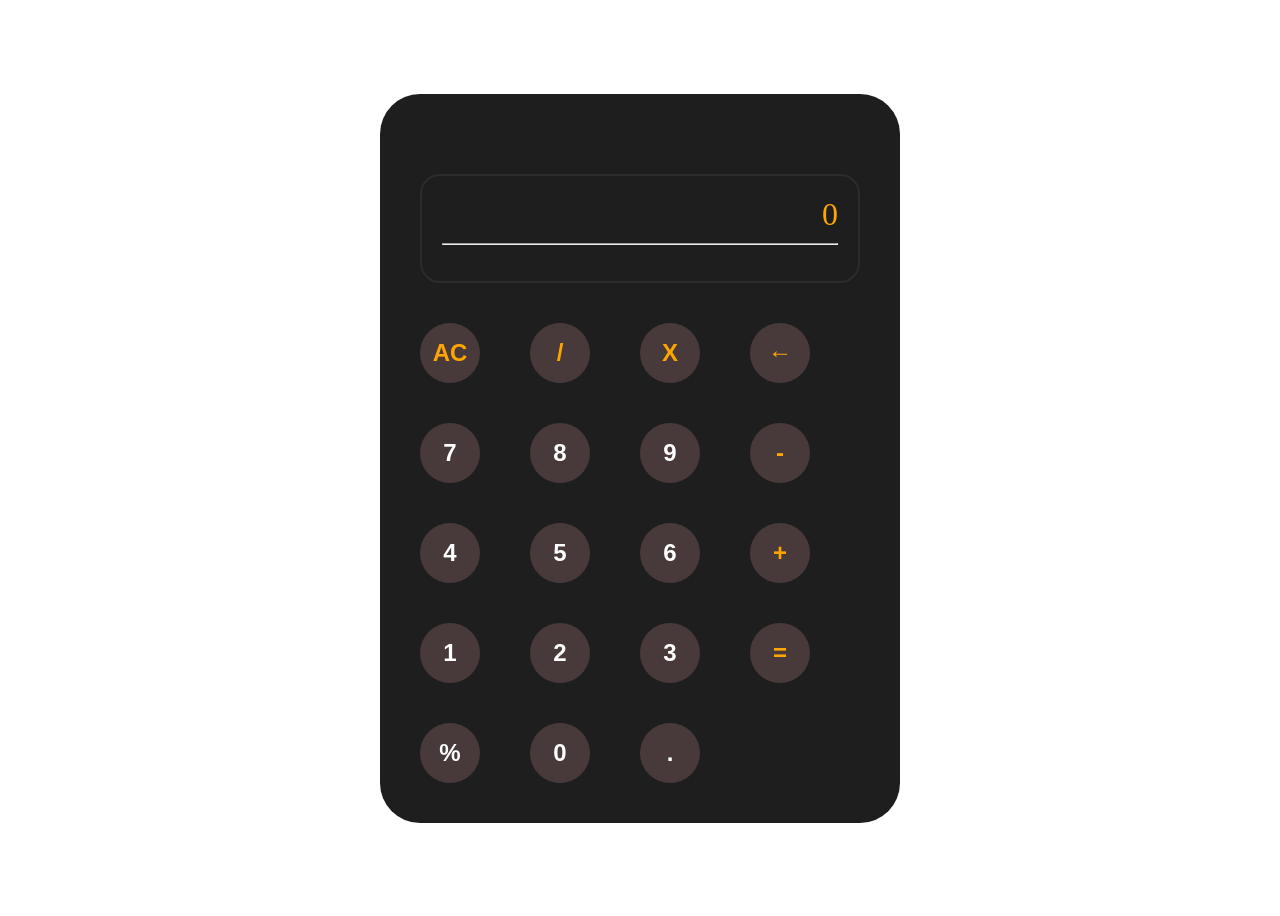
==== index.html @ 83396078 "Initial commit" ====
<!DOCTYPE html>
<html lang="en">
<head>
    <meta charset="UTF-8">
    <meta name="viewport" content="width=device-width, initial-scale=1.0">
    <link rel="stylesheet" href="styled.css">
    <title>Daily tasks</title>
</head>
<body>
    <div class="container">
        <div class="screen">
            <span>
                0
            </span>
            <hr>
        </div>
        <div class="buttons">
            <div class="calc-row">
                <button class="operators">AC</button>
                <button class="operators">/</button>
                <button class="operators">X</button>
                <button class="operators">&larr;</button><br>
            </div>

            <div class="calc-row">
                <button class="numbers">7</button>
                <button class="numbers">8</button>
                <button class="numbers">9</button>
                <button class="operators">-</button><br>
            </div>

            <div class="calc-row">
                <button class="numbers">4</button>
                <button class="numbers">5</button>
                <button class="numbers">6</button>
                <button class="operators">+</button><br>
            </div>

            <div class="calc-row">
                <button class="numbers">1</button>
                <button class="numbers">2</button>
                <button class="numbers">3</button>
                <button id="equals" class="operators">=</button>
                <br>
            </div>

            <div class="calc-row-triple">
                <button>%</button>
                <button class="numbers">0</button>
                <button class="point">.</button>
            </div>
        </div>
    </div>
    <script src="simpleCalc.js"></script>
</body>
</html>
---- styled.css ----
body{
    height: 100vh;
    display: flex;
    justify-content: center;
    align-items: center;
}

*{
    box-sizing: border-box;
}

.container{
    text-align: center;
    background-color: rgb(31, 30, 30);
    padding: 40px;
    border-radius: 40px;
}

.screen{
    margin-top: 40px;
    color: orange;
    text-align: right;
    font-size: xx-large;
    padding: 20px;
    border: 2px solid rgb(45, 43, 43);
    border-radius: 20px;
}

hr{
    margin-top: 10px;
}
.calc-row{
    display: flex;
    gap: 50px;
}

.calc-row-triple{
    display: flex;
    gap: 50px;
}

button{
    height: 60px;
    width: 60px;
    margin-top: 40px;
    padding: 10px;
    border-radius: 50%;
    color: white;
    font-size: x-large;
    font-weight: bolder;    
    border: none;
    background-color: #483a3a;
    transition: 0.15s;
}

button:hover{
    cursor: pointer;
    background-color: rgb(158, 151, 151);
    transform: scale(1.05);
}

.operators{
    color: orange;
}
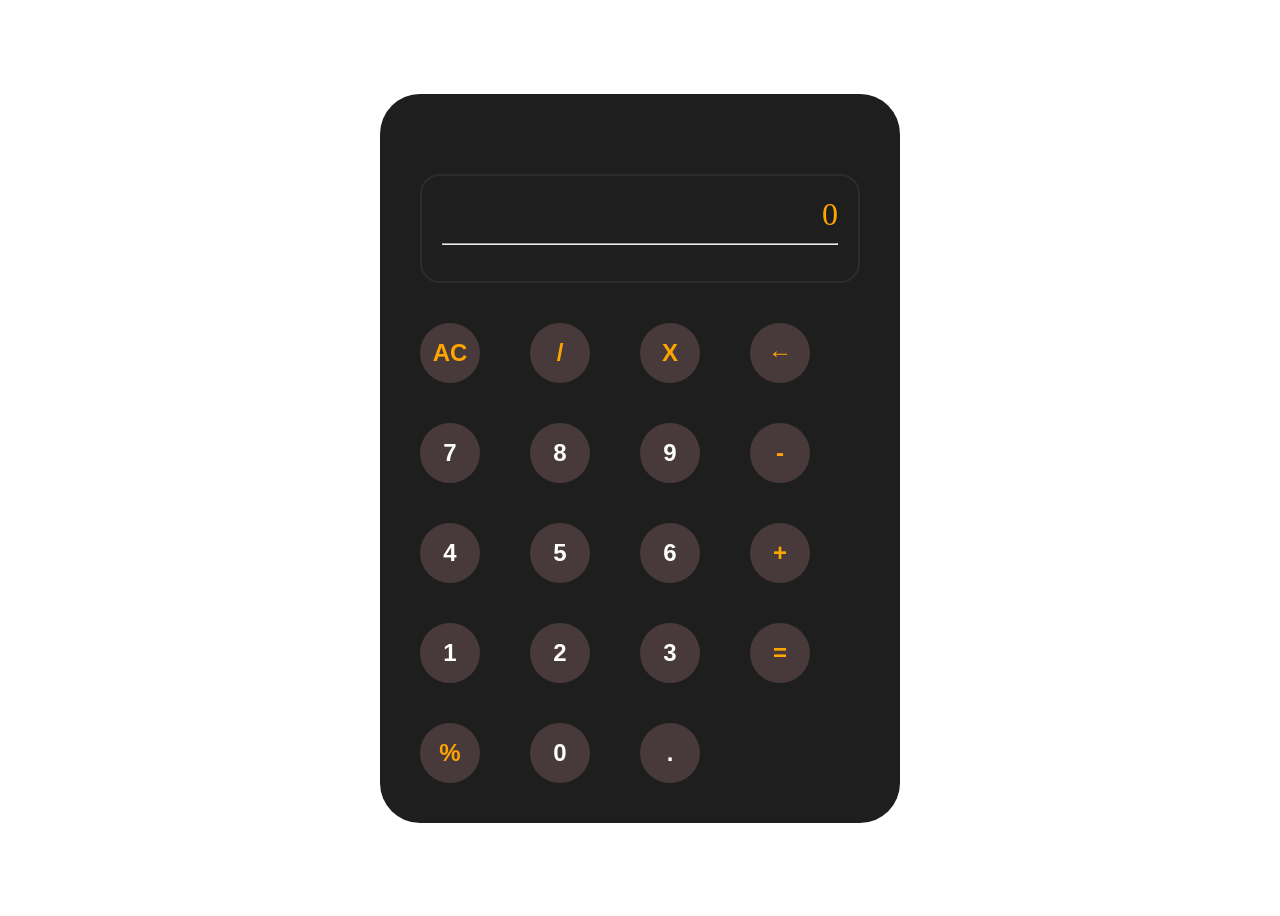
==== commit 6ef5be43: "added percent and dec (w flaw)" ====
--- a/index.html
+++ b/index.html
@@ -4,7 +4,7 @@
     <meta charset="UTF-8">
     <meta name="viewport" content="width=device-width, initial-scale=1.0">
     <link rel="stylesheet" href="styled.css">
-    <title>Daily tasks</title>
+    <title>SimpleCalc</title>
 </head>
 <body>
     <div class="container">
@@ -45,9 +45,9 @@
             </div>
 
             <div class="calc-row-triple">
-                <button>%</button>
+                <button id="percent" class="operators">%</button>
                 <button class="numbers">0</button>
-                <button class="point">.</button>
+                <button id="point" class="numbers">.</button>
             </div>
         </div>
     </div>
